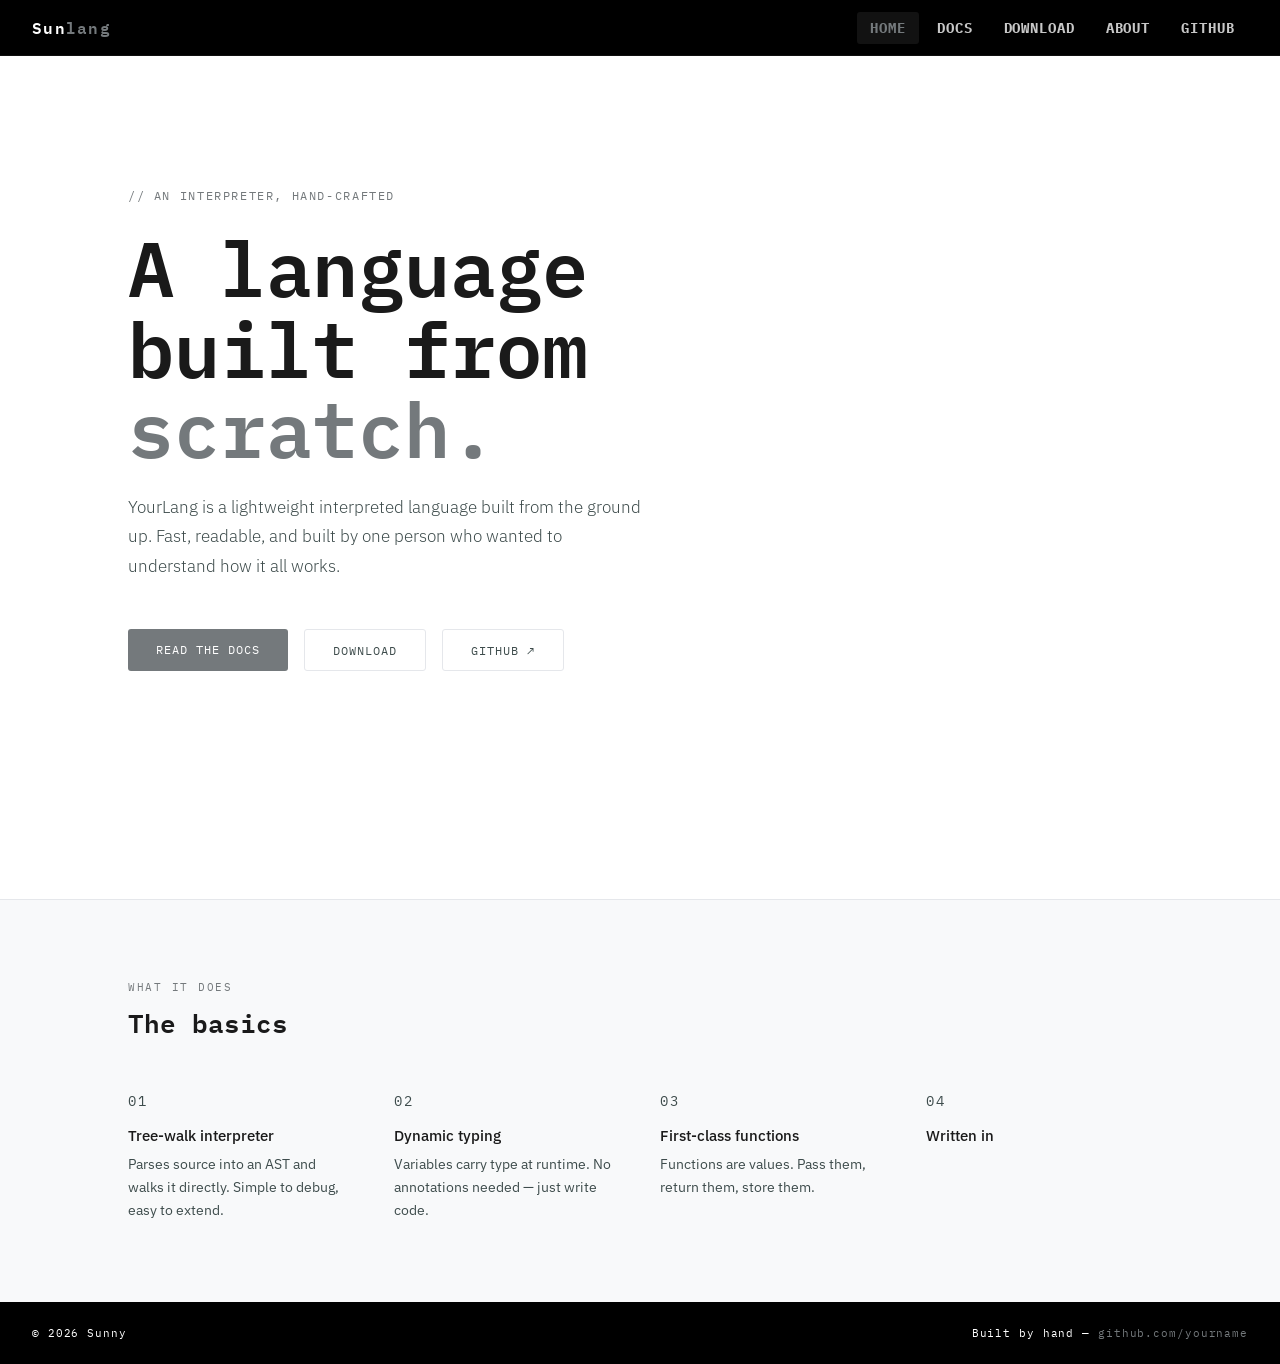
==== docs/index.html @ d7fa8d6d "changedWEb" ====
<!DOCTYPE html>
<html lang="en">
<head>
  <meta charset="UTF-8" />
  <meta name="viewport" content="width=device-width, initial-scale=1.0" />
  <title>YourInterpreter</title>
  <link rel="stylesheet" href="style.css" />
</head>
<body>

  <!-- ── Nav ── -->
  <nav class="site-nav">
    <a href="index.html" class="brand">Sun<span>lang</span></a>
    <ul class="nav-links">
      <li><a href="index.html" class="active">Home</a></li>
      <li><a href="docs.html">Docs</a></li>
      <li><a href="download.html">Download</a></li>
      <li><a href="about.html">About</a></li>
      <li><a href="https://github.com/sunny-esc" target="_blank">GitHub</a></li>
    </ul>
  </nav>

  <!-- ── Hero ── -->
  <section class="hero pt-nav">
    <p class="hero-eyebrow">// an interpreter, hand-crafted</p>
    <h1 class="hero-title">
      A language<br>built from<br><span>scratch.</span>
    </h1>
    <p class="hero-sub">
      <!-- TODO: one or two sentences about what your language/interpreter does -->
      YourLang is a lightweight interpreted language built from the ground up.
      Fast, readable, and built by one person who wanted to understand how it all works.
    </p>
    <div class="hero-actions">
      <a href="docs.html" class="btn-primary-custom">Read the docs</a>
      <a href="download.html" class="btn-ghost">Download</a>
      <a href="https://github.com/" target="_blank" class="btn-ghost">GitHub ↗</a>
    </div>
  </section>

  <!-- ── Features ── -->
  <section class="features">
    <p class="section-label">What it does</p>
    <h2 class="section-title">The basics</h2>
    <div class="features-grid">

      <div class="feature-card">
        <p class="feature-num">01</p>
        <h4>Tree-walk interpreter</h4>
        <p><!-- TODO: short description --> Parses source into an AST and walks it directly. Simple to debug, easy to extend.</p>
      </div>

      <div class="feature-card">
        <p class="feature-num">02</p>
        <h4>Dynamic typing</h4>
        <p><!-- TODO: short description --> Variables carry type at runtime. No annotations needed — just write code.</p>
      </div>

      <div class="feature-card">
        <p class="feature-num">03</p>
        <h4>First-class functions</h4>
        <p><!-- TODO: short description --> Functions are values. Pass them, return them, store them.</p>
      </div>

      <div class="feature-card">
        <p class="feature-num">04</p>
        <h4>Written in <!-- TODO --></h4>
        <p><!-- TODO: language/tools used, e.g. "Pure C with zero dependencies." --></p>
      </div>

    </div>
  </section>

  <!-- ── Footer ── -->
  <footer class="site-footer">
    <span>© 2026 Sunny</span>
    <span>Built by hand &mdash; <a href="https://github.com/" target="_blank">github.com/yourname</a></span>
  </footer>

</body>
</html>
---- docs/style.css ----
/* ─── Imports ─────────────────────────────────────────── */
@import url('https://fonts.googleapis.com/css2?family=IBM+Plex+Mono:wght@400;500;600&family=IBM+Plex+Sans:wght@300;400;500&display=swap');

/* ─── Variables ───────────────────────────────────────── */
:root {
  --sidebar-bg:   #000000;
  --sidebar-w:    280px;
  --accent:       #74797c;
  --accent-dim:   #2e6f8e;
  --text-main:    #1a1a1a;
  --text-muted:   #3e4c4c;
  --border:       #e5e7eb;
  --bg:           #ffffff;
  --bg-off:       #f8f9fa;
  --mono:         'IBM Plex Mono', monospace;
  --sans:         'IBM Plex Sans', sans-serif;
}

/* ─── Reset ───────────────────────────────────────────── */
*, *::before, *::after { box-sizing: border-box; margin: 0; padding: 0; }
html { scroll-behavior: smooth; }
body { font-family: var(--sans); color: var(--text-main); background: var(--bg); }

/* ─── Nav ─────────────────────────────────────────────── */
.site-nav {
  position: fixed; top: 0; left: 0; right: 0; z-index: 1000;
  height: 56px;
  background: var(--sidebar-bg);
  display: flex; align-items: center;
  padding: 0 2rem;
  border-bottom: 1px solid rgba(255,255,255,0.06);
}
.site-nav .brand {
  font-family: var(--mono);
  font-weight: 600;
  font-size: 1rem;
  color: #fff;
  letter-spacing: 0.08em;
  text-decoration: none;
  margin-right: auto;
}
.site-nav .brand span { color: var(--accent); }
.nav-links { display: flex; gap: 0.25rem; list-style: none; }
.nav-links a {
  font-family: var(--mono);
  font-size: 0.9rem;
  font-weight: 800;
  letter-spacing: 0.06em;
  text-transform: uppercase;
  color: rgba(255, 255, 255, 0.781);
  text-decoration: none;
  padding: 0.4rem 0.85rem;
  border-radius: 3px;
  transition: color 0.15s, background 0.15s;
}
.nav-links a:hover,
.nav-links a.active { color: #fff; background: rgba(255,255,255,0.07); }
.nav-links a.active { color: var(--accent); }

/* ─── Hero (Home) ─────────────────────────────────────── */
.hero {
  min-height: 100vh;
  display: flex; flex-direction: column; justify-content: center; align-items: flex-start;
  padding: 8rem 10vw 6rem;
  background: var(--bg);
  border-bottom: 1px solid var(--border);
}
.hero-eyebrow {
  font-family: var(--mono);
  font-size: 0.72rem;
  letter-spacing: 0.14em;
  text-transform: uppercase;
  color: var(--accent);
  margin-bottom: 1.5rem;
}
.hero-title {
  font-family: var(--mono);
  font-size: clamp(2.8rem, 6vw, 5rem);
  font-weight: 600;
  line-height: 1.05;
  color: var(--text-main);
  margin-bottom: 1.5rem;
}
.hero-title span { color: var(--accent); }
.hero-sub {
  font-size: 1.05rem;
  font-weight: 300;
  color: var(--text-muted);
  max-width: 520px;
  line-height: 1.75;
  margin-bottom: 3rem;
}
.hero-actions { display: flex; gap: 1rem; flex-wrap: wrap; }
.btn-primary-custom {
  font-family: var(--mono);
  font-size: 0.78rem;
  letter-spacing: 0.08em;
  text-transform: uppercase;
  color: #fff;
  background: var(--accent);
  border: none;
  padding: 0.75rem 1.75rem;
  border-radius: 3px;
  text-decoration: none;
  transition: background 0.15s, transform 0.12s;
  display: inline-block;
}
.btn-primary-custom:hover { background: var(--accent-dim); color: #fff; transform: translateY(-1px); }
.btn-ghost {
  font-family: var(--mono);
  font-size: 0.78rem;
  letter-spacing: 0.08em;
  text-transform: uppercase;
  color: var(--text-muted);
  background: transparent;
  border: 1px solid var(--border);
  padding: 0.75rem 1.75rem;
  border-radius: 3px;
  text-decoration: none;
  transition: border-color 0.15s, color 0.15s;
  display: inline-block;
}
.btn-ghost:hover { border-color: var(--accent); color: var(--accent); }

/* ─── Features strip ──────────────────────────────────── */
.features { padding: 5rem 10vw; background: var(--bg-off); }
.features-grid { display: grid; grid-template-columns: repeat(auto-fit, minmax(220px,1fr)); gap: 2.5rem; margin-top: 3rem; }
.feature-card { padding: 0; }
.feature-num {
  font-family: var(--mono);
  font-size: 0.65rem;
  letter-spacing: 0.14em;
  color: var(--accent);
  margin-bottom: 0.75rem;
  text-transform: uppercase;
}
.feature-card h4 { font-size: 0.95rem; font-weight: 500; margin-bottom: 0.5rem; }
.feature-card p { font-size: 0.85rem; color: var(--text-muted); line-height: 1.7; }
.section-label {
  font-family: var(--mono);
  font-size: 0.68rem;
  letter-spacing: 0.16em;
  text-transform: uppercase;
  color: var(--accent);
  margin-bottom: 0.5rem;
}
.section-title { font-family: var(--mono); font-size: 1.6rem; font-weight: 600; }

/* ─── Docs Layout ─────────────────────────────────────── */
.docs-wrapper {
  display: flex;
  min-height: 100vh;
  padding-top: 56px;
}

/* Sidebar */
.docs-sidebar {
  width: var(--sidebar-w);
  flex-shrink: 0;
  background: var(--sidebar-bg);
  position: fixed;
  top: 56px; left: 0; bottom: 0;
  overflow-y: auto;
  padding: 2rem 0 4rem;
  scrollbar-width: thin;
  scrollbar-color: rgba(255,255,255,0.1) transparent;
}
.docs-sidebar::-webkit-scrollbar { width: 4px; }
.docs-sidebar::-webkit-scrollbar-thumb { background: rgba(255,255,255,0.12); border-radius: 2px; }

.sidebar-section { margin-bottom: 0.25rem; }
.sidebar-group-label {
  font-family: var(--mono);
  font-size: 0.8rem;
  font-weight: 700;
  letter-spacing: 0.18em;
  text-transform: uppercase;
  color: rgba(251, 249, 249, 0.932);
  padding: 1.4rem 1.5rem 0.5rem;
  display: block;
}
.sidebar-link {
  display: block;
  font-size: 0.82rem;
  color: rgba(255, 255, 255, 0.768);
  text-decoration: none;
  padding: 0.42rem 1.5rem 0.42rem 1.5rem;
  border-left: 2px solid transparent;
  transition: color 0.12s, border-color 0.12s, background 0.12s;
  line-height: 1.4;
}
.sidebar-link:hover { color: rgba(255,255,255,0.85); background: rgba(255,255,255,0.03); }
.sidebar-link.active { color: var(--accent); border-left-color: var(--accent); background: rgba(74,159,196,0.07); }

/* Collapsible dev-notes sub-items */
.sidebar-sub { padding-left: 0.75rem; display: none; }
.sidebar-sub.open { display: block; }
.sidebar-toggle {
  cursor: pointer;
  user-select: none;
  display: flex; justify-content: space-between; align-items: center;
}
.sidebar-toggle .chevron {
  font-size: 0.55rem;
  color: rgba(255,255,255,0.3);
  transition: transform 0.2s;
}
.sidebar-toggle.open .chevron { transform: rotate(90deg); }

/* Docs main content */
.docs-content {
  margin-left: var(--sidebar-w);
  flex: 1;
  padding: 3.5rem clamp(2rem, 6vw, 5rem) 6rem;
  max-width: 820px;
}

.doc-section { margin-bottom: 4rem; scroll-margin-top: 80px; }
.doc-tag {
  font-family: var(--mono);
  font-size: 0.62rem;
  letter-spacing: 0.16em;
  text-transform: uppercase;
  color: var(--accent);
  margin-bottom: 0.6rem;
  display: block;
}
.doc-section h2 {
  font-family: var(--mono);
  font-size: 1.55rem;
  font-weight: 600;
  margin-bottom: 1.25rem;
  border-bottom: 1px solid var(--border);
  padding-bottom: 0.75rem;
}
.doc-section h3 { font-size: 1rem; font-weight: 500; margin: 1.75rem 0 0.6rem; }
.doc-section p { font-size: 0.92rem; color: #374151; line-height: 1.8; margin-bottom: 0.85rem; }
.doc-section ul { margin: 0.5rem 0 1rem 1.25rem; }
.doc-section li { font-size: 0.9rem; color: #374151; line-height: 1.75; margin-bottom: 0.25rem; }

/* Code blocks */
.code-block {
  background: #0d1117;
  border-radius: 4px;
  padding: 1.25rem 1.5rem;
  margin: 1.25rem 0;
  overflow-x: auto;
  border: 1px solid rgba(255,255,255,0.06);
}
.code-block code {
  font-family: var(--mono);
  font-size: 0.82rem;
  color: #c9d1d9;
  line-height: 1.7;
  white-space: pre;
}
.code-kw { color: #ff7b72; }
.code-str { color: #a5d6ff; }
.code-comment { color: #6e7681; }
.code-fn { color: #d2a8ff; }
.code-num { color: #79c0ff; }

/* Callout / note box */
.callout {
  background: rgba(74, 160, 196, 0.402);
  border-left: 3px solid var(--accent);
  padding: 1rem 1.25rem;
  
  border-radius: 0 4px 4px 0;
  margin: 1.25rem 0;
}
.callout-label {
  font-family: var(--mono);
  font-size: 0.65rem;
  letter-spacing: 0.12em;
  text-transform: uppercase;
  color: var(--accent);
  font-weight: 800;
  margin-bottom: 0.4rem;
  display: block;
}
.callout p { font-size: 0.88rem; margin: 0; color: #374151; }

/* ─── Download Page ───────────────────────────────────── */
.download-hero {
  min-height: 100vh;
  display: flex; flex-direction: column; justify-content: center; align-items: flex-start;
  padding: 8rem 10vw 6rem;
}
.download-grid {
  display: grid;
  grid-template-columns: repeat(auto-fit, minmax(240px, 1fr));
  gap: 1.5rem;
  margin-top: 3rem;
  max-width: 860px;
}
.dl-card {
  border: 1px solid var(--border);
  border-radius: 4px;
  padding: 1.75rem;
  background: var(--bg);
  transition: border-color 0.15s, box-shadow 0.15s;
}
.dl-card:hover { border-color: var(--accent); box-shadow: 0 0 0 3px rgba(74,159,196,0.08); }
.dl-os {
  font-family: var(--mono);
  font-size: 0.65rem;
  letter-spacing: 0.14em;
  text-transform: uppercase;
  color: var(--accent);
  margin-bottom: 0.6rem;
}
.dl-card h4 { font-size: 0.95rem; font-weight: 500; margin-bottom: 0.35rem; }
.dl-card p { font-size: 0.8rem; color: var(--text-muted); margin-bottom: 1.25rem; }
.dl-card .btn-primary-custom { width: 100%; text-align: center; font-size: 0.72rem; }

.dl-note {
  margin-top: 2.5rem;
  font-size: 0.82rem;
  color: var(--text-muted);
  max-width: 480px;
  line-height: 1.7;
}
.dl-note a { color: var(--accent); text-decoration: none; }
.dl-note a:hover { text-decoration: underline; }

/* ─── About Page ──────────────────────────────────────── */
.about-wrap {
  max-width: 680px;
  margin: 0 auto;
  padding: 7rem 2rem 6rem;
}
.about-wrap h1 { font-family: var(--mono); font-size: 2rem; font-weight: 600; margin-bottom: 2rem; }
.about-wrap p { font-size: 0.95rem; line-height: 1.85; color: #374151; margin-bottom: 1.25rem; }
.about-wrap h2 { font-family: var(--mono); font-size: 1rem; font-weight: 600; margin: 2.5rem 0 0.75rem; color: var(--text-main); }

/* ─── Footer ──────────────────────────────────────────── */
.site-footer {
  background: var(--sidebar-bg);
  color: rgb(255, 255, 255);
  font-family: var(--mono);
  font-size: 0.7rem;
  letter-spacing: 0.08em;
  padding: 1.5rem 2rem;
  display: flex; justify-content: space-between; align-items: center;
  flex-wrap: wrap; gap: 0.5rem;
}
.site-footer a { color: var(--accent); text-decoration: none; }

/* ─── Utilities ───────────────────────────────────────── */
.pt-nav { padding-top: 56px; }
hr.thin { border: none; border-top: 1px solid var(--border); margin: 2.5rem 0; }

/* ─── Responsive ──────────────────────────────────────── */
@media (max-width: 768px) {
  .docs-sidebar { display: none; }
  .docs-content { margin-left: 0; }
  .hero { padding: 7rem 6vw 4rem; }
  .features { padding: 4rem 6vw; }
  .site-nav { padding: 0 1rem; }
  .nav-links a { padding: 0.35rem 0.6rem; font-size: 0.68rem; }
}
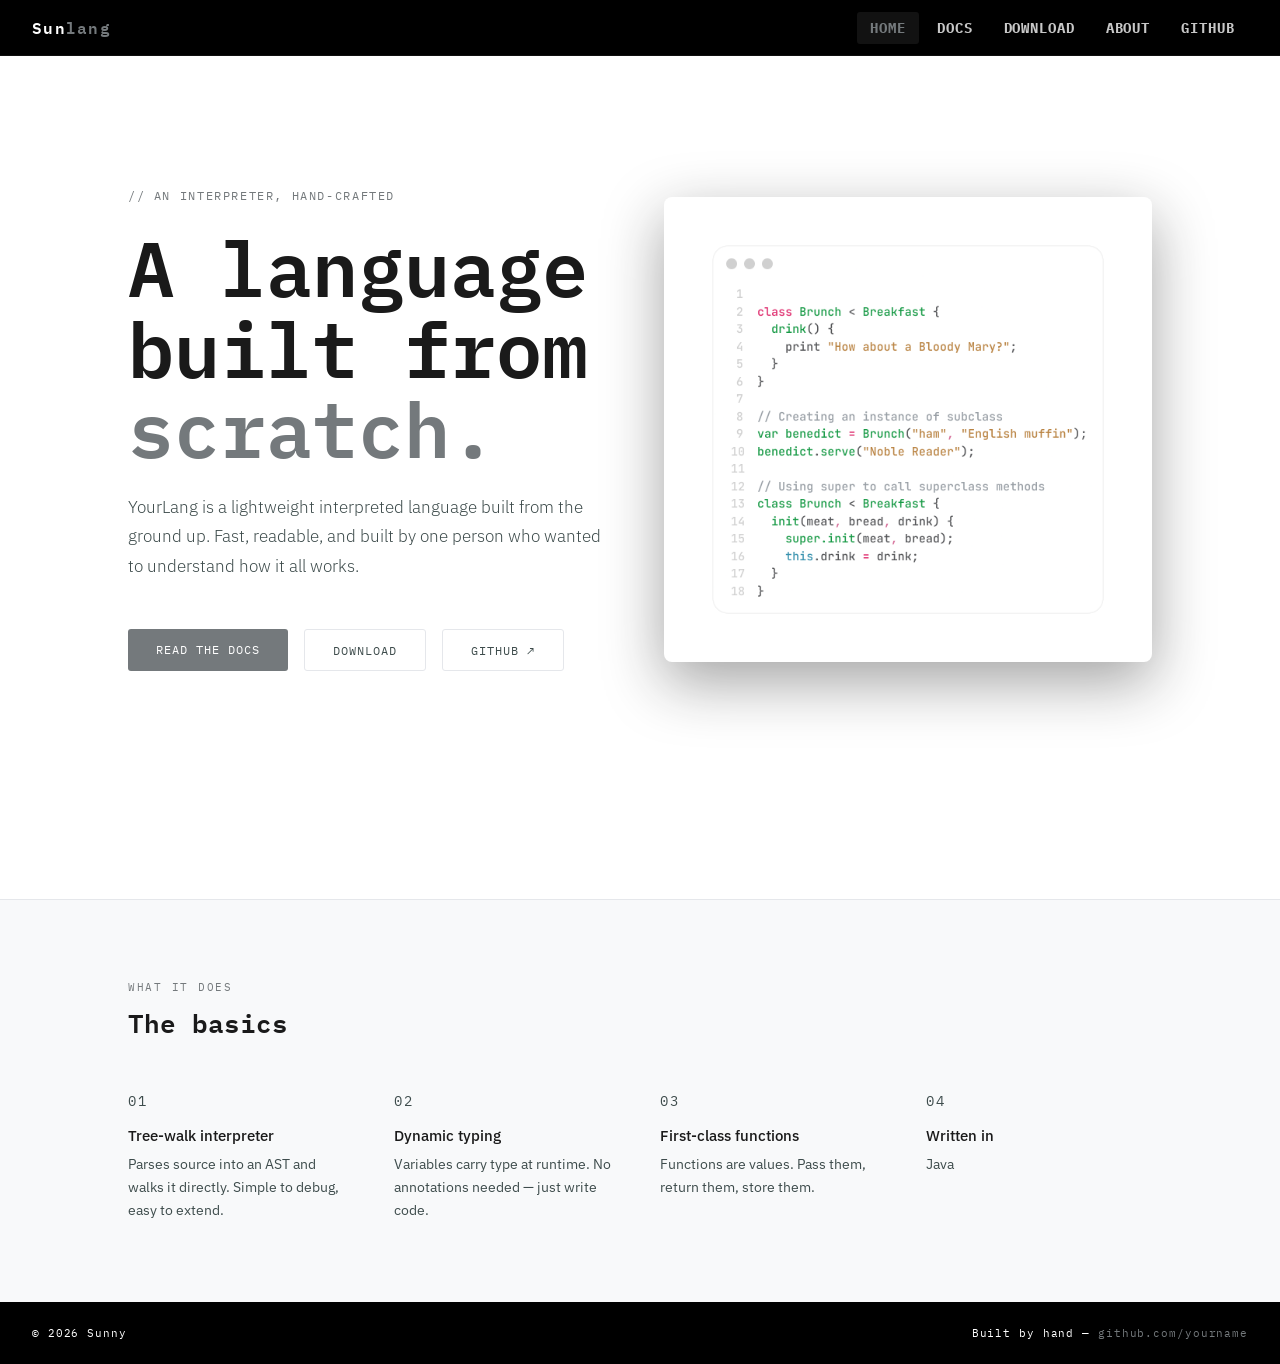
==== commit 4a8d5943: "edited/weblayout" ====
--- a/docs/index.html
+++ b/docs/index.html
@@ -3,7 +3,7 @@
 <head>
   <meta charset="UTF-8" />
   <meta name="viewport" content="width=device-width, initial-scale=1.0" />
-  <title>YourInterpreter</title>
+  <title>SunInterpreter</title>
   <link rel="stylesheet" href="style.css" />
 </head>
 <body>
@@ -21,22 +21,33 @@
   </nav>
 
   <!-- ── Hero ── -->
-  <section class="hero pt-nav">
+ <!-- ── Hero ── -->
+<section class="hero-wrapper pt-nav">
+  
+  <div class="hero-left">
     <p class="hero-eyebrow">// an interpreter, hand-crafted</p>
+
     <h1 class="hero-title">
       A language<br>built from<br><span>scratch.</span>
     </h1>
+
     <p class="hero-sub">
-      <!-- TODO: one or two sentences about what your language/interpreter does -->
       YourLang is a lightweight interpreted language built from the ground up.
       Fast, readable, and built by one person who wanted to understand how it all works.
     </p>
+
     <div class="hero-actions">
       <a href="docs.html" class="btn-primary-custom">Read the docs</a>
       <a href="download.html" class="btn-ghost">Download</a>
       <a href="https://github.com/" target="_blank" class="btn-ghost">GitHub ↗</a>
     </div>
-  </section>
+  </div>
+
+  <div class="hero-right">
+    <img src="./Assest/ray-so-export.png" alt="Code preview" />
+  </div>
+
+</section>
 
   <!-- ── Features ── -->
   <section class="features">
@@ -65,7 +76,7 @@
       <div class="feature-card">
         <p class="feature-num">04</p>
         <h4>Written in <!-- TODO --></h4>
-        <p><!-- TODO: language/tools used, e.g. "Pure C with zero dependencies." --></p>
+        <p>Java</p>
       </div>
 
     </div>
--- a/docs/style.css
+++ b/docs/style.css
@@ -65,6 +65,52 @@
   background: var(--bg);
   border-bottom: 1px solid var(--border);
 }
+.hero-wrapper {
+  min-height: 100vh;
+  display: flex;
+  align-items: center;
+  justify-content: space-between;
+  padding: 8rem 10vw 6rem;
+  gap: 3rem;
+  background: var(--bg);
+  border-bottom: 1px solid var(--border);
+}
+
+/* Left side */
+.hero-left {
+  flex: 1;
+  max-width: 600px;
+}
+
+/* Right side */
+.hero-right {
+  flex: 1;
+  display: flex;
+  justify-content: center;
+}
+
+.hero-right img {
+  width: 100%;
+  max-width: 500px;
+  border-radius: 8px;
+  opacity: 0.9;
+}
+@media (max-width: 900px) {
+  .hero-wrapper {
+    flex-direction: column;
+    text-align: center;
+  }
+
+  .hero-left {
+    align-items: center;
+  }
+
+  .hero-actions {
+    justify-content: center;
+  }
+}.hero-right img {
+  box-shadow: 0 20px 60px rgba(0,0,0,0.4);
+}
 .hero-eyebrow {
   font-family: var(--mono);
   font-size: 0.72rem;
